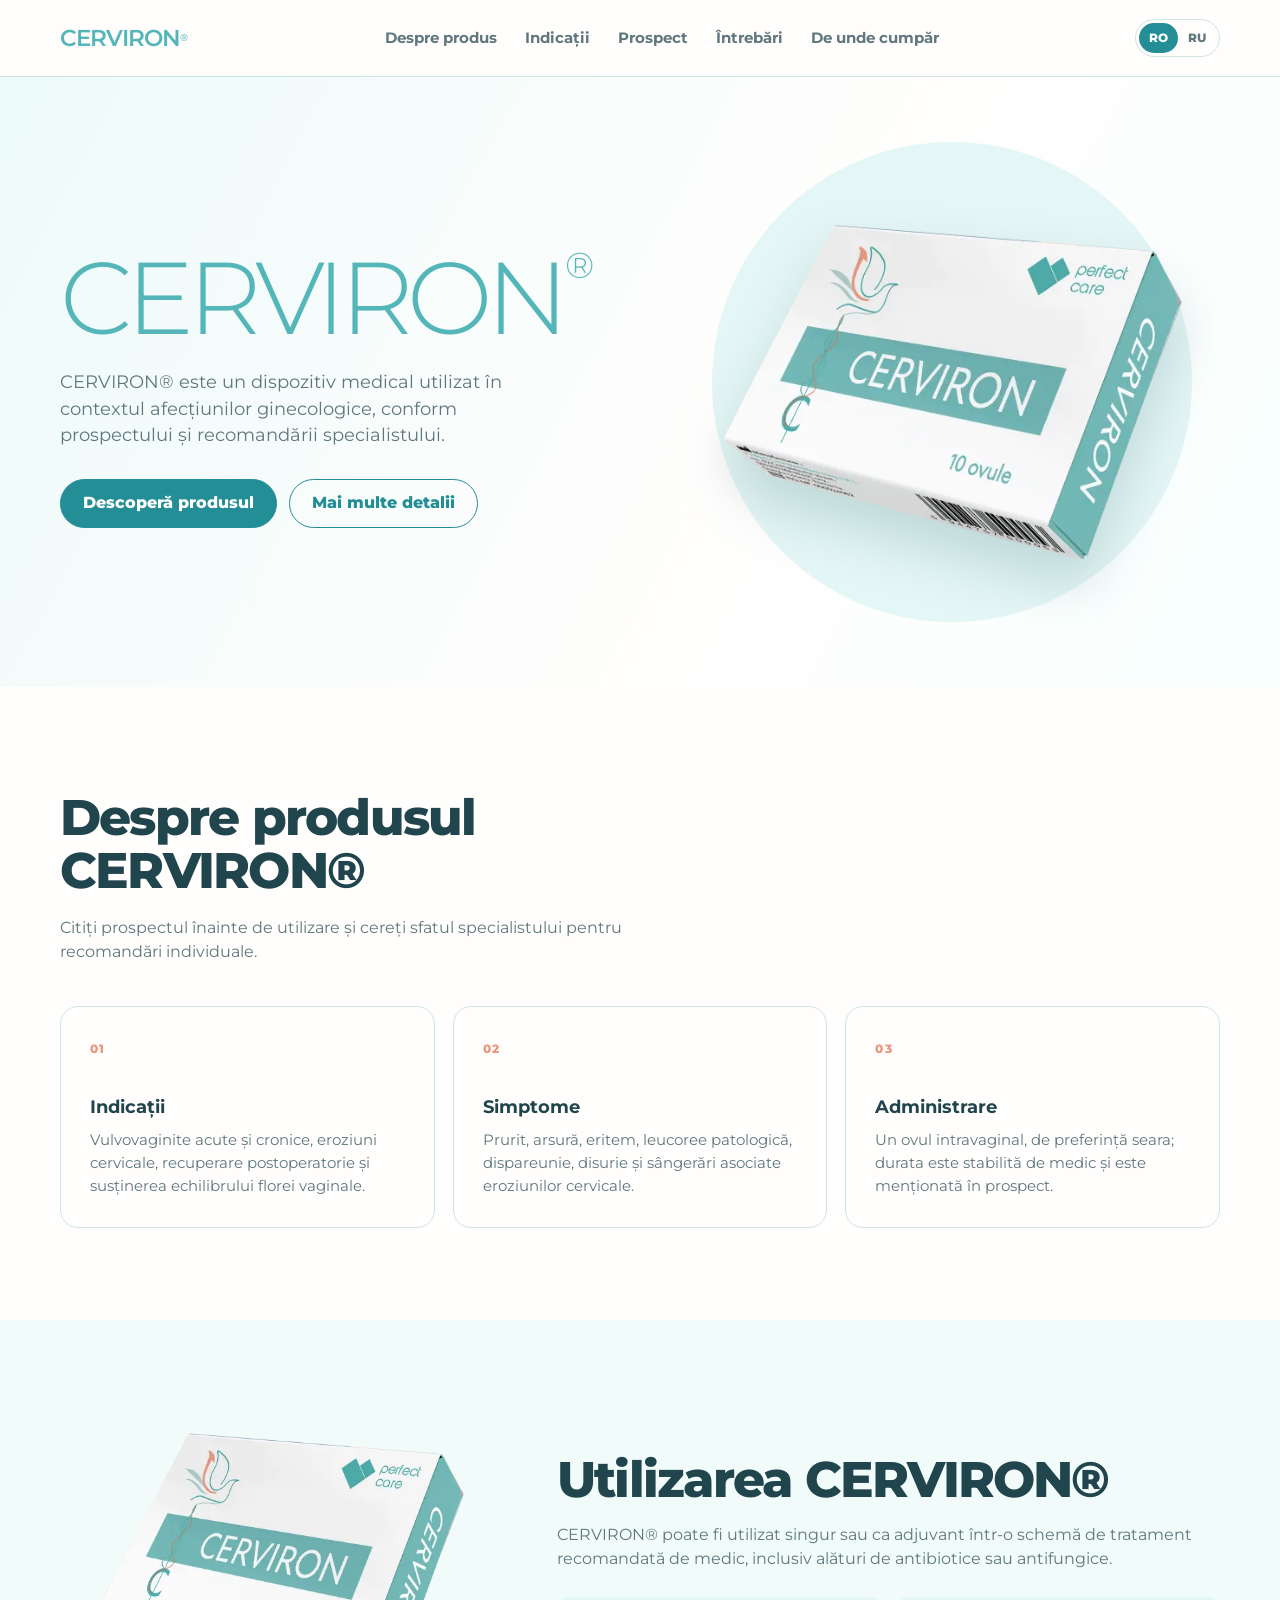
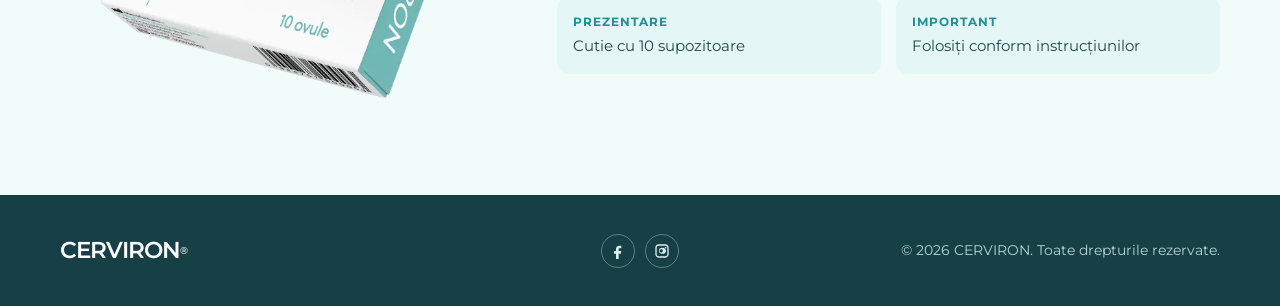
==== ro/index.html @ 04ea4976 "First commit Co-Authored-By: Claude Opus 5.5 <noreply@anthropic.com>" ====
﻿<!doctype html>
<html lang="ro">
  <head>
    <meta charset="utf-8" />
    <meta name="viewport" content="width=device-width,initial-scale=1" />
    <meta
      name="description"
      content="CERVIRON — informații esențiale despre produs."
    />
    <title>CERVIRON — Acasă</title>
    <link rel="canonical" href="https://cerviron.punct.one/ro/" />
    <link rel="alternate" hreflang="ro" href="https://cerviron.punct.one/ro/" />
    <link rel="alternate" hreflang="ru" href="https://cerviron.punct.one/ru/" />
    <link rel="alternate" hreflang="x-default" href="https://cerviron.punct.one/ro/" />
    <link rel="stylesheet" href="../css/style.css" />
  </head>
  <body>
    <header class="header">
      <div class="container header__inner">
        <a class="brand" href="/ro/">CERVI<span>RON</span></a>
        <nav class="nav" id="site-nav"><ul class="nav__list"><li><a href="/ro/despre-produs.html">Despre produs</a></li><li><a href="/ro/indicatii.html">Indicații</a></li><li><a href="/ro/prospect.html">Prospect</a></li><li><a href="/ro/intrebari.html">Întrebări</a></li><li><a href="/ro/unde-cumpar.html">De unde cumpăr</a></li></ul></nav>
        <div class="header__right">
          <div class="language">
            <a href="/ro/" aria-current="true">RO</a
            ><a href="/ru/">RU</a>
          </div>
          <button
            class="menu-button"
            aria-label="Deschide meniul"
            aria-expanded="false"
            aria-controls="site-nav"
          >
            ☰
          </button>
        </div>
      </div>
    </header>
    <main>
      <section class="hero">
        <div class="container hero__grid">
          <div class="hero__copy">
            <h1 class="hero__title--product">CERVIRON<sup>®</sup></h1>
            <p class="hero__text">
              CERVIRON® este un dispozitiv medical utilizat în contextul
              afecțiunilor ginecologice, conform prospectului și recomandării
              specialistului.
            </p>
            <div class="actions">
              <a class="button button--primary" href="#produs"
                >Descoperă produsul</a
              ><a class="button button--secondary" href="/ro/despre-produs.html"
                >Mai multe detalii</a
              >
            </div>
          </div>
          <div class="hero__visual">
            <div class="hero__circle"></div>
            <img
              class="hero__image"
              src="../img/cerviron_img.webp"
              alt="Cutia produsului CERVIRON"
            />
          </div>
        </div>
      </section>
      <section class="section" id="produs">
        <div class="container">
          <div class="section__head">
            <h2>Despre produsul CERVIRON®</h2>
            <p class="section__intro">
              Citiți prospectul înainte de utilizare și cereți sfatul
              specialistului pentru recomandări individuale.
            </p>
          </div>
          <div class="cards">
            <article class="card">
              <span class="card__number">01</span>
              <h3>Indicații</h3>
              <p>
                Vulvovaginite acute și cronice, eroziuni cervicale, recuperare
                postoperatorie și susținerea echilibrului florei vaginale.
              </p>
            </article>
            <article class="card">
              <span class="card__number">02</span>
              <h3>Simptome</h3>
              <p>
                Prurit, arsură, eritem, leucoree patologică, dispareunie,
                disurie și sângerări asociate eroziunilor cervicale.
              </p>
            </article>
            <article class="card">
              <span class="card__number">03</span>
              <h3>Administrare</h3>
              <p>
                Un ovul intravaginal, de preferință seara; durata este stabilită
                de medic și este menționată în prospect.
              </p>
            </article>
          </div>
        </div>
      </section>
      <section class="section section--tint">
        <div class="container product">
          <img
            class="product__image"
            src="../img/cerviron_img.webp"
            alt="Produsul CERVIRON"
          />
          <div class="product__copy">
            <h2>Utilizarea CERVIRON®</h2>
            <p>
              CERVIRON® poate fi utilizat singur sau ca adjuvant într-o schemă
              de tratament recomandată de medic, inclusiv alături de antibiotice
              sau antifungice.
            </p>
            <div class="facts">
              <div class="fact">
                <strong>Prezentare</strong><span>Cutie cu 10 supozitoare</span>
              </div>
              <div class="fact">
                <strong>Important</strong
                ><span>Folosiți conform instrucțiunilor</span>
              </div>
            </div>
          </div>
        </div>
      </section>
    </main>
    <footer class="footer">
      <div class="container footer__inner">
        <a class="brand" href="/ro/">CERVI<span>RON</span></a>
        <p>© 2026 CERVIRON. Toate drepturile rezervate.</p>
      </div>
    </footer>
    <script src="../js/main.js"></script>
  </body>
</html>
---- css/style.css ----
@import url("./variables.css");
@import url("./base.css");
@import url("./common.css");
@import url("./header.css");
@import url("./breadcrumbs.css");
@import url("./hero.css");
@import url("./buttons.css");
@import url("./cards.css");
@import url("./pages.css");
@import url("./accordion.css");
@import url("./footer.css");
@import url("./responsive.css");
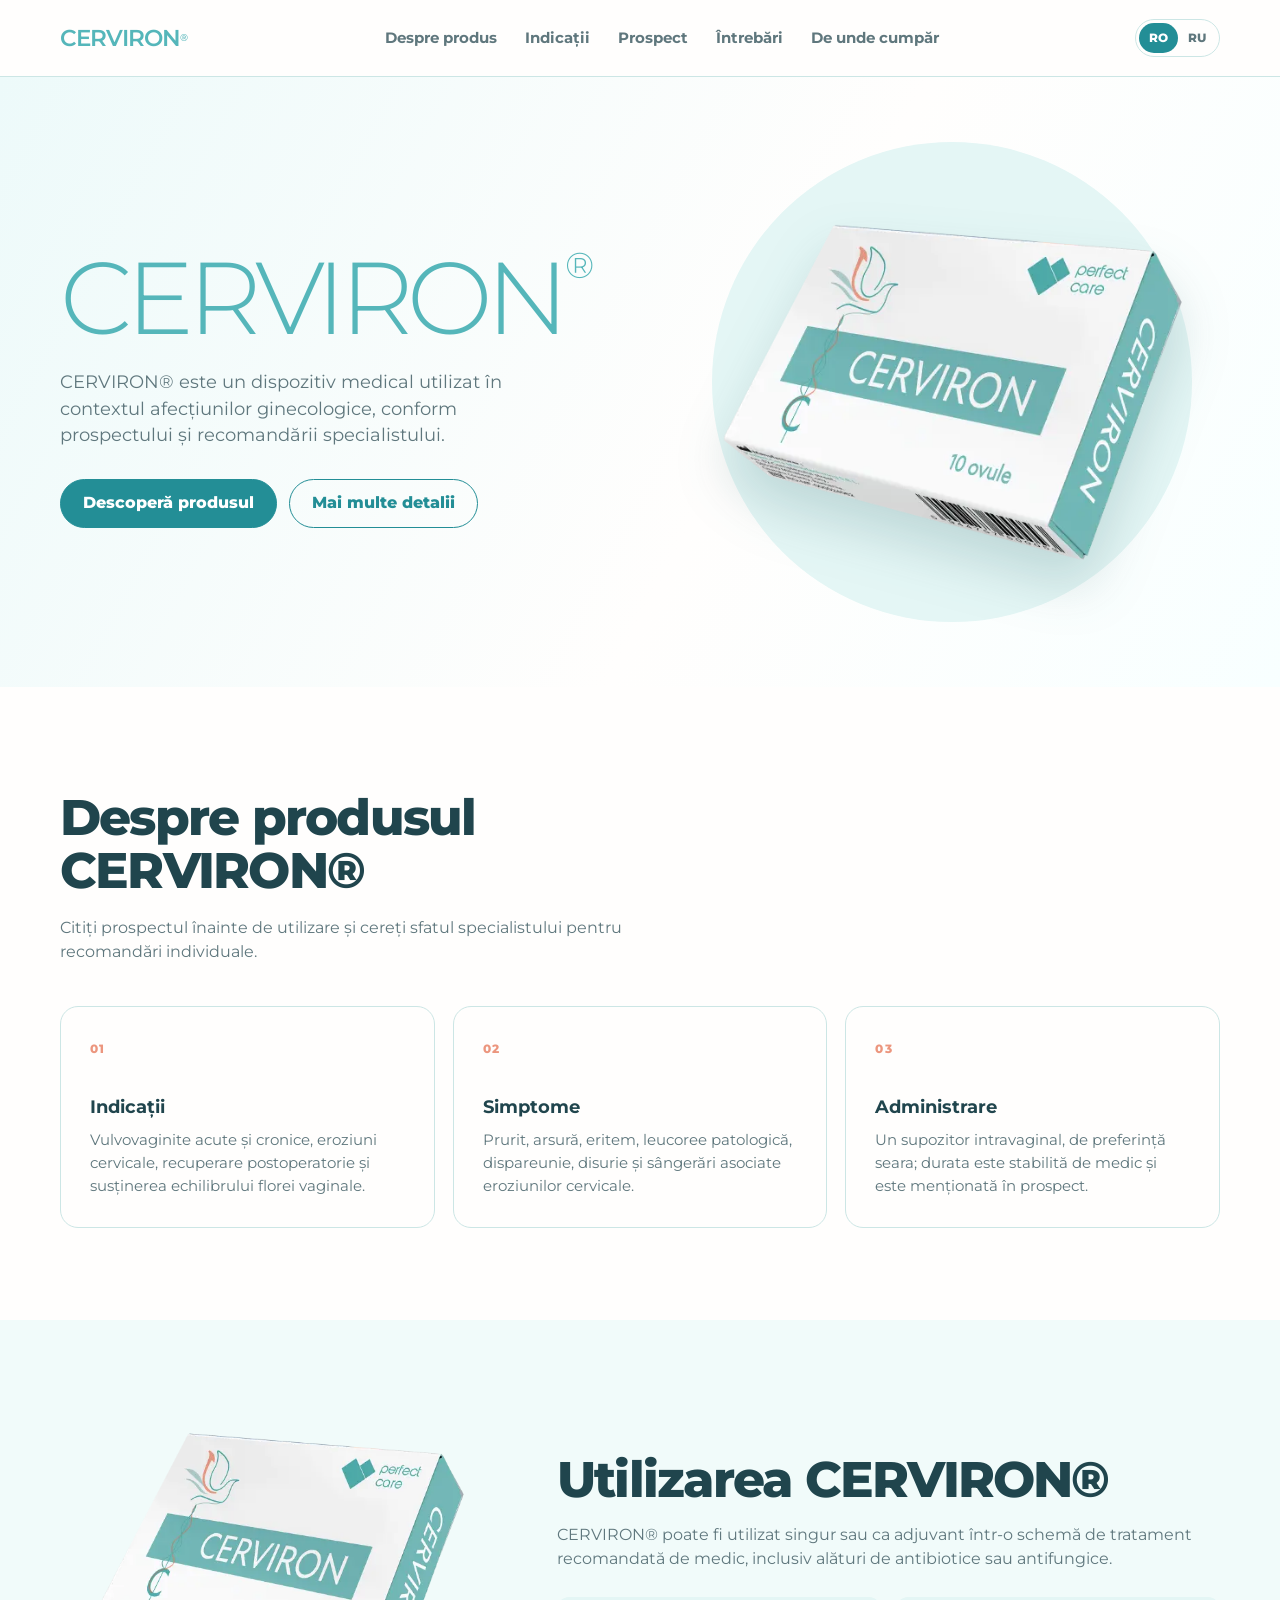
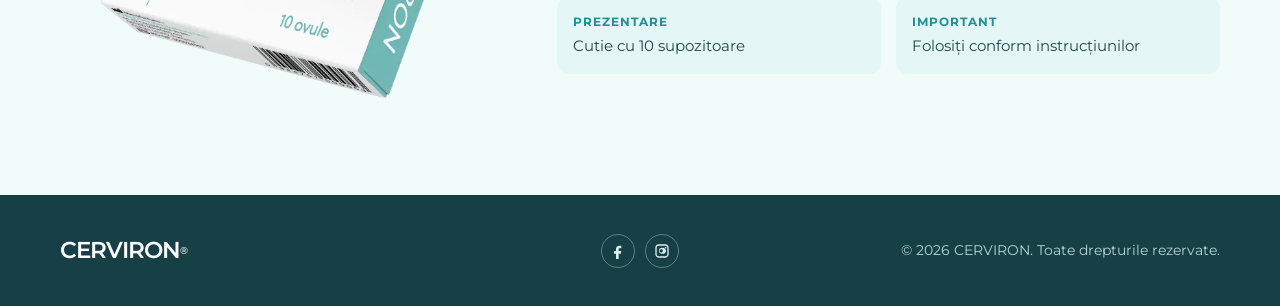
==== commit 0ed8e49e: "Replace ovule with supozitoare in Romanian version Co-Authored-By: Claude Opus 5.5 <noreply@anthropi" ====
--- a/ro/index.html
+++ b/ro/index.html
@@ -93,7 +93,7 @@
               <span class="card__number">03</span>
               <h3>Administrare</h3>
               <p>
-                Un ovul intravaginal, de preferință seara; durata este stabilită
+                Un supozitor intravaginal, de preferință seara; durata este stabilită
                 de medic și este menționată în prospect.
               </p>
             </article>
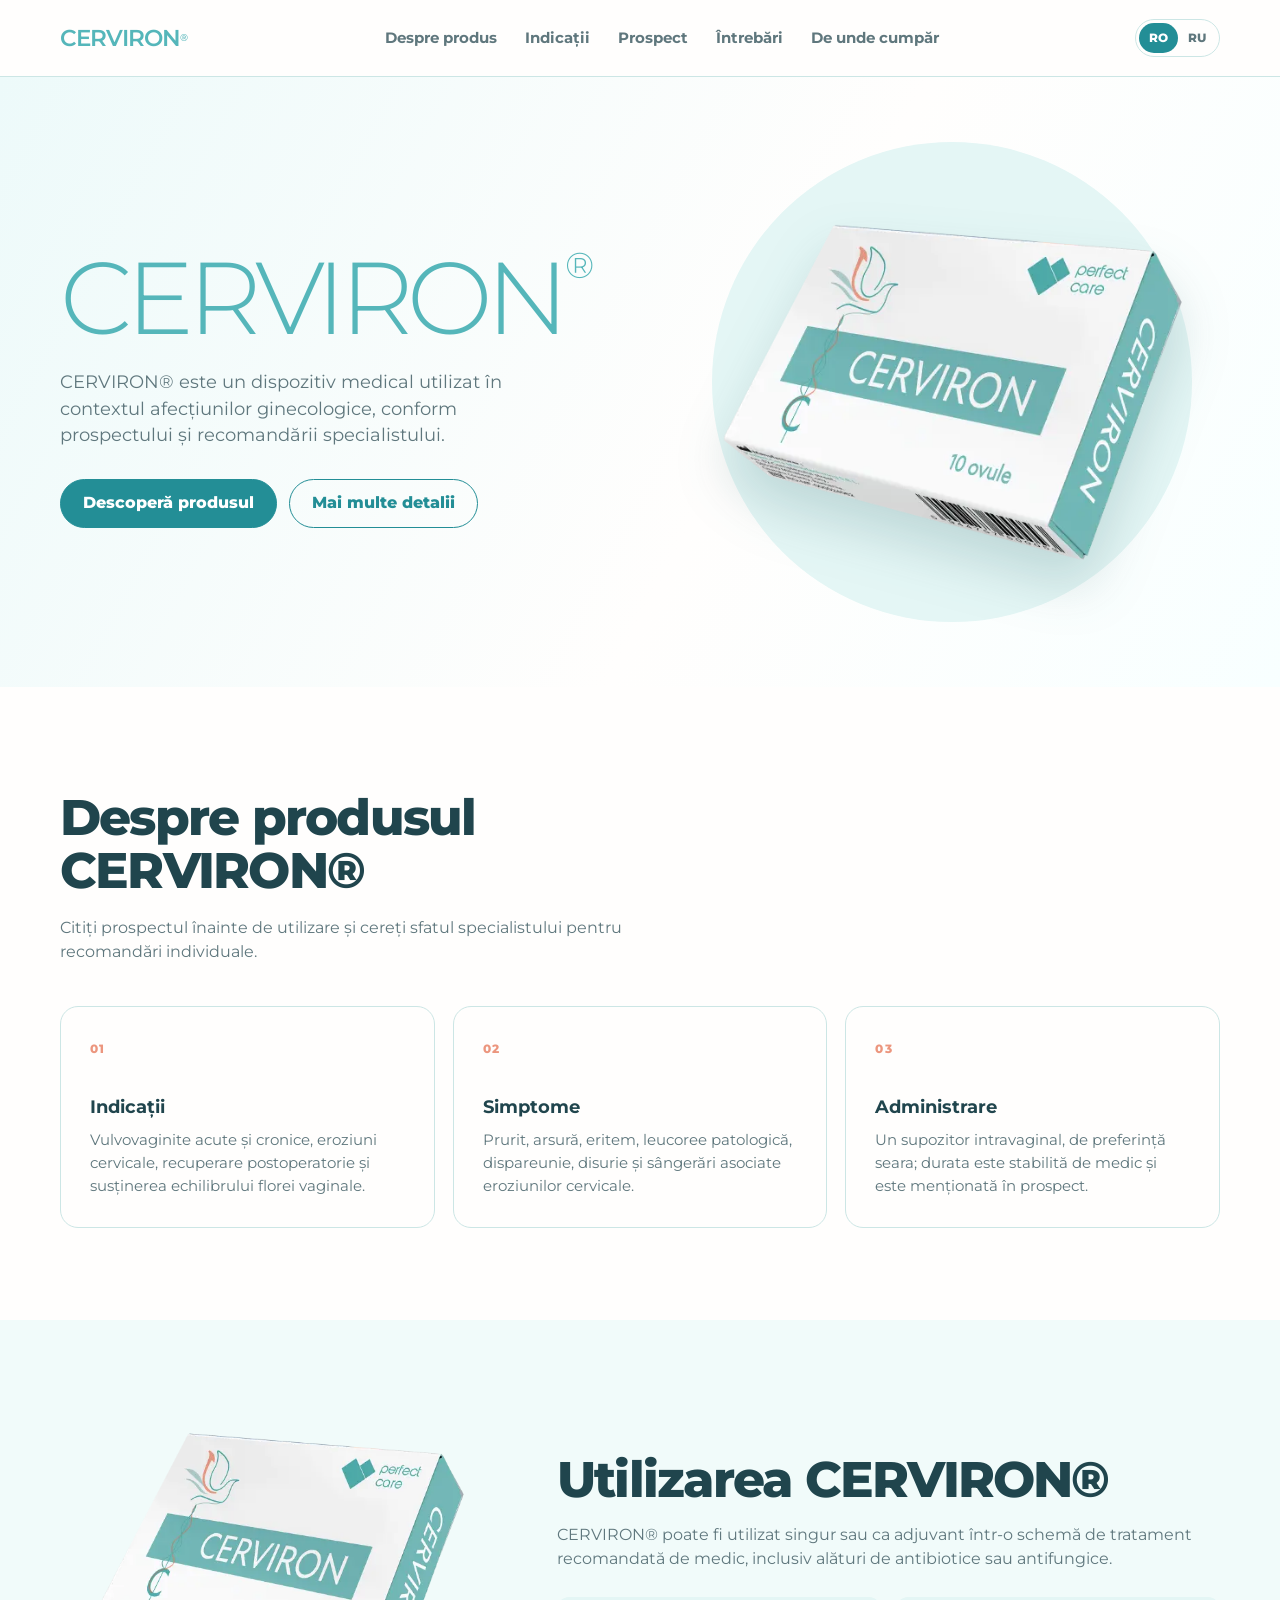
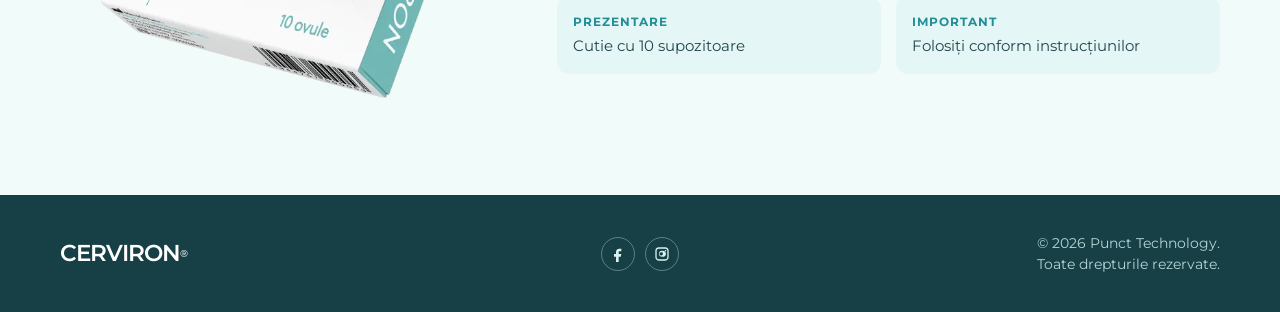
==== commit 201446e1: "Update footer: Punct Technology copyright, centered mobile layout, link hover Co-Authored-By: Claude" ====
--- a/ro/index.html
+++ b/ro/index.html
@@ -130,7 +130,7 @@
     <footer class="footer">
       <div class="container footer__inner">
         <a class="brand" href="/ro/">CERVI<span>RON</span></a>
-        <p>© 2026 CERVIRON. Toate drepturile rezervate.</p>
+        <p>© 2026 <a href="https://punct.md" target="_blank" rel="noopener">Punct Technology</a>.<br />Toate drepturile rezervate.</p>
       </div>
     </footer>
     <script src="../js/main.js"></script>
